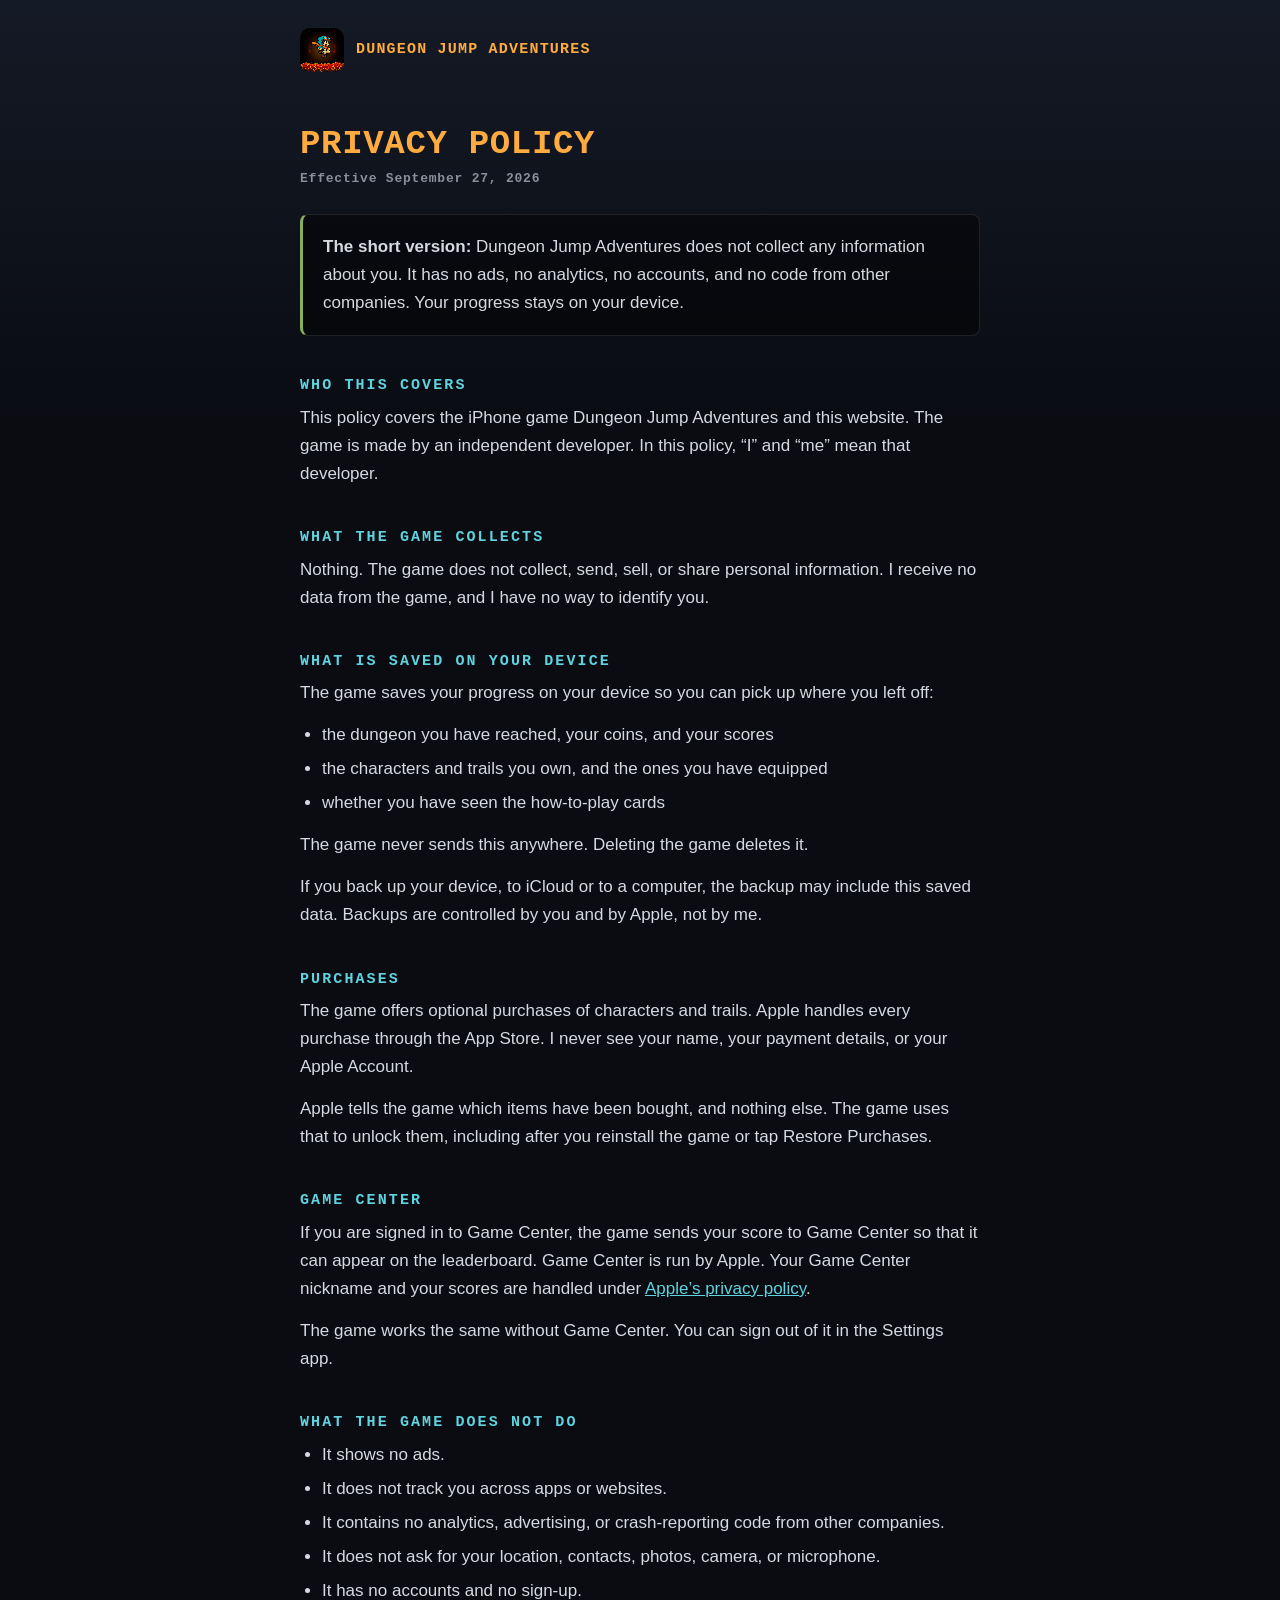
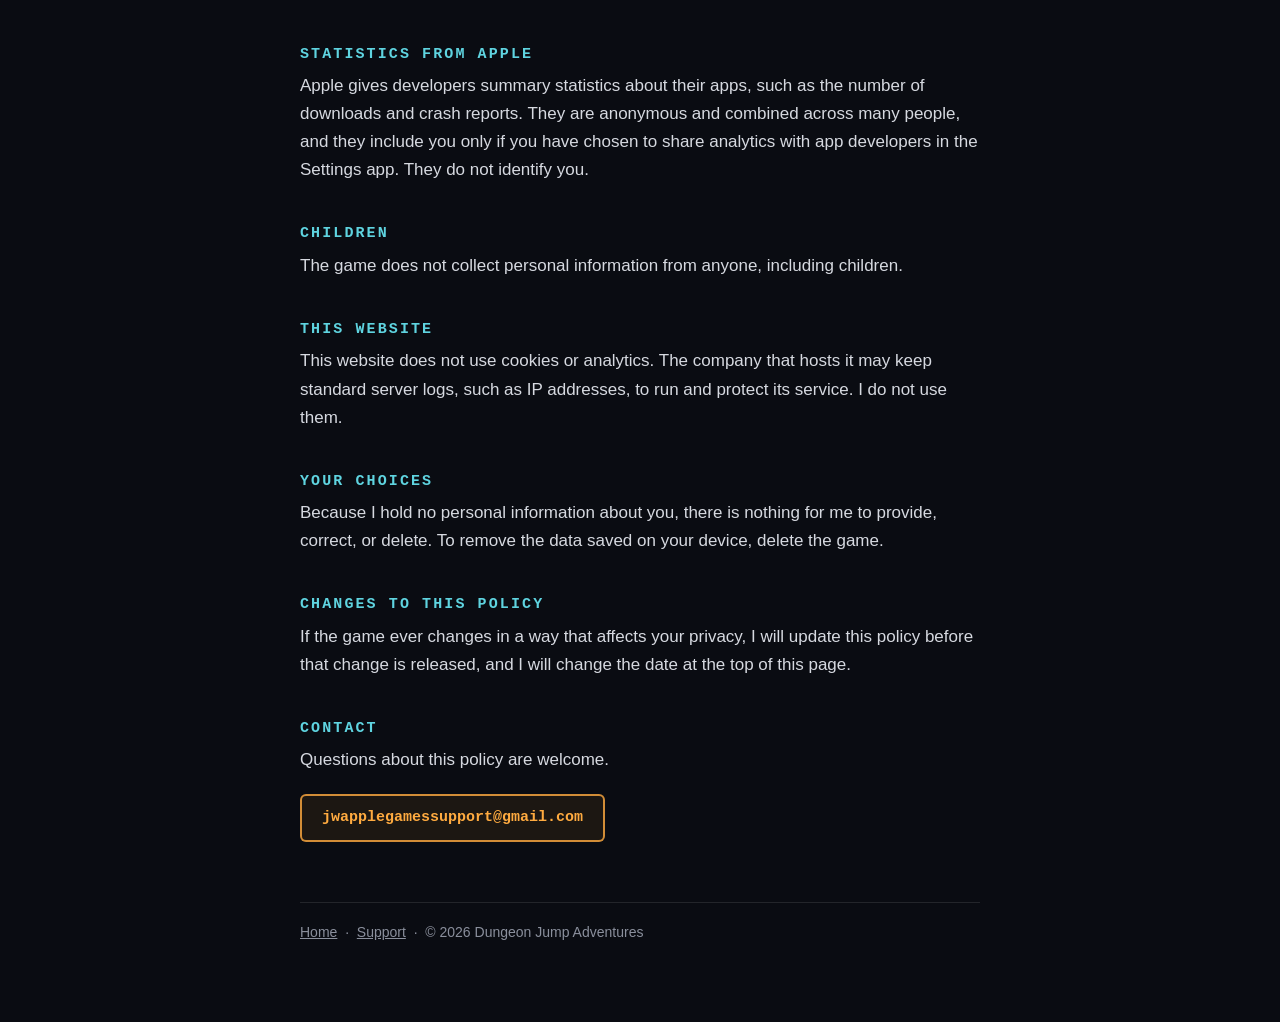
==== privacy/index.html @ 0e9a15b5 "Publish the support site for Dungeon Jump Adventures A landing page, the privacy policy and the supp" ====
<!DOCTYPE html>
<html lang="en">
<head>
<meta charset="utf-8">
<meta name="viewport" content="width=device-width, initial-scale=1">
<title>Privacy Policy — Dungeon Jump Adventures</title>
<meta name="description" content="Dungeon Jump Adventures does not collect any information about you.">
<link rel="icon" href="../icon.png">
<link rel="stylesheet" href="../style.css">
</head>
<body>
<header>
  <a class="brand" href="../"><img src="../icon.png" alt="">Dungeon Jump Adventures</a>
</header>
<main>
  <h1>Privacy policy</h1>
  <p class="date">Effective September 27, 2026</p>

  <div class="summary">
    <p><strong>The short version:</strong> Dungeon Jump Adventures does not collect any information about you. It has no ads, no analytics, no accounts, and no code from other companies. Your progress stays on your device.</p>
  </div>

  <h2>Who this covers</h2>
  <p>This policy covers the iPhone game Dungeon Jump Adventures and this website. The game is made by an independent developer. In this policy, &ldquo;I&rdquo; and &ldquo;me&rdquo; mean that developer.</p>

  <h2>What the game collects</h2>
  <p>Nothing. The game does not collect, send, sell, or share personal information. I receive no data from the game, and I have no way to identify you.</p>

  <h2>What is saved on your device</h2>
  <p>The game saves your progress on your device so you can pick up where you left off:</p>
  <ul>
    <li>the dungeon you have reached, your coins, and your scores</li>
    <li>the characters and trails you own, and the ones you have equipped</li>
    <li>whether you have seen the how-to-play cards</li>
  </ul>
  <p>The game never sends this anywhere. Deleting the game deletes it.</p>
  <p>If you back up your device, to iCloud or to a computer, the backup may include this saved data. Backups are controlled by you and by Apple, not by me.</p>

  <h2>Purchases</h2>
  <p>The game offers optional purchases of characters and trails. Apple handles every purchase through the App Store. I never see your name, your payment details, or your Apple Account.</p>
  <p>Apple tells the game which items have been bought, and nothing else. The game uses that to unlock them, including after you reinstall the game or tap Restore Purchases.</p>

  <h2>Game Center</h2>
  <p>If you are signed in to Game Center, the game sends your score to Game Center so that it can appear on the leaderboard. Game Center is run by Apple. Your Game Center nickname and your scores are handled under <a href="https://www.apple.com/legal/privacy/">Apple&rsquo;s privacy policy</a>.</p>
  <p>The game works the same without Game Center. You can sign out of it in the Settings app.</p>

  <h2>What the game does not do</h2>
  <ul>
    <li>It shows no ads.</li>
    <li>It does not track you across apps or websites.</li>
    <li>It contains no analytics, advertising, or crash-reporting code from other companies.</li>
    <li>It does not ask for your location, contacts, photos, camera, or microphone.</li>
    <li>It has no accounts and no sign-up.</li>
  </ul>

  <h2>Statistics from Apple</h2>
  <p>Apple gives developers summary statistics about their apps, such as the number of downloads and crash reports. They are anonymous and combined across many people, and they include you only if you have chosen to share analytics with app developers in the Settings app. They do not identify you.</p>

  <h2>Children</h2>
  <p>The game does not collect personal information from anyone, including children.</p>

  <h2>This website</h2>
  <p>This website does not use cookies or analytics. The company that hosts it may keep standard server logs, such as IP addresses, to run and protect its service. I do not use them.</p>

  <h2>Your choices</h2>
  <p>Because I hold no personal information about you, there is nothing for me to provide, correct, or delete. To remove the data saved on your device, delete the game.</p>

  <h2>Changes to this policy</h2>
  <p>If the game ever changes in a way that affects your privacy, I will update this policy before that change is released, and I will change the date at the top of this page.</p>

  <h2>Contact</h2>
  <p>Questions about this policy are welcome.</p>
  <p><a class="contact" href="mailto:jwapplegamessupport@gmail.com">jwapplegamessupport@gmail.com</a></p>
</main>
<footer>
  <p><a href="../">Home</a> &nbsp;&middot;&nbsp; <a href="../support/">Support</a> &nbsp;&middot;&nbsp; &copy; 2026 Dungeon Jump Adventures</p>
</footer>
</body>
</html>
---- style.css ----
/* Dungeon Jump Adventures — support site.
   No scripts, no fonts or images from other servers, no cookies. */

:root {
  --stone: #0a0c12;
  --panel: #141a26;
  --line: rgba(255, 255, 255, 0.1);
  --text: #d6d9e0;
  --muted: #8a8f9c;
  --amber: #ffab40;
  --teal: #5fd4e0;
  --moss: #86b05a;
  --mono: ui-monospace, "SF Mono", SFMono-Regular, Menlo, Consolas, monospace;
  --sans: -apple-system, BlinkMacSystemFont, "Segoe UI", Roboto, Helvetica, Arial, sans-serif;
}

* { box-sizing: border-box; }

html { background: var(--stone); }

body {
  margin: 0;
  padding: 0 20px 64px;
  background: linear-gradient(var(--panel), var(--stone) 420px) no-repeat var(--stone);
  color: var(--text);
  font: 17px/1.65 var(--sans);
  -webkit-text-size-adjust: 100%;
}

main, header, footer { max-width: 680px; margin: 0 auto; }

header { padding: 28px 0 8px; }

.brand {
  display: inline-flex;
  align-items: center;
  gap: 12px;
  color: var(--amber);
  font: 800 15px/1.2 var(--mono);
  letter-spacing: 0.08em;
  text-decoration: none;
  text-transform: uppercase;
}

.brand img { width: 44px; height: 44px; border-radius: 10px; image-rendering: pixelated; }

h1 {
  margin: 36px 0 6px;
  color: var(--amber);
  font: 900 34px/1.15 var(--mono);
  letter-spacing: 0.02em;
  text-transform: uppercase;
}

h2 {
  margin: 40px 0 8px;
  color: var(--teal);
  font: 800 15px/1.3 var(--mono);
  letter-spacing: 0.14em;
  text-transform: uppercase;
}

h3 { margin: 26px 0 4px; color: #fff; font: 700 17px/1.4 var(--sans); }

p, ul { margin: 0 0 14px; }
ul { padding-left: 22px; }
li { margin-bottom: 6px; }

a { color: var(--teal); }
a:hover { color: #fff; }

.date { color: var(--muted); font: 600 13px/1.4 var(--mono); letter-spacing: 0.06em; }

.summary {
  margin: 26px 0 8px;
  padding: 18px 20px;
  background: rgba(0, 0, 0, 0.45);
  border: 1px solid var(--line);
  border-left: 3px solid var(--moss);
  border-radius: 8px;
}

.summary p:last-child { margin-bottom: 0; }

.contact {
  display: inline-block;
  margin: 6px 0 4px;
  padding: 13px 20px;
  background: #1c1712;
  border: 2px solid rgba(255, 171, 64, 0.8);
  border-radius: 6px;
  color: var(--amber);
  font: 800 15px/1.2 var(--mono);
  text-decoration: none;
  overflow-wrap: anywhere;
}

.contact:hover { color: #fff; border-color: #fff; }

/* Landing page */
.hero { padding-top: 44px; text-align: center; }
.hero img { width: 148px; height: 148px; border-radius: 33px; image-rendering: pixelated; }
.hero h1 { margin-top: 26px; font-size: 38px; }
.hero .tagline { color: var(--muted); font: 700 14px/1.4 var(--mono); letter-spacing: 0.18em; text-transform: uppercase; }
.hero .pitch { max-width: 520px; margin: 22px auto 0; }
.soon { margin-top: 26px; color: var(--moss); font: 800 14px/1.4 var(--mono); letter-spacing: 0.1em; text-transform: uppercase; }

.links { display: flex; flex-wrap: wrap; gap: 12px; justify-content: center; margin-top: 30px; }
.links a {
  min-width: 190px;
  padding: 13px 20px;
  background: #101a1c;
  border: 2px solid rgba(95, 212, 224, 0.7);
  border-radius: 6px;
  color: var(--teal);
  font: 800 13px/1.2 var(--mono);
  letter-spacing: 0.08em;
  text-decoration: none;
  text-transform: uppercase;
}
.links a:hover { color: #fff; border-color: #fff; }

footer {
  margin-top: 56px;
  padding-top: 18px;
  border-top: 1px solid var(--line);
  color: var(--muted);
  font-size: 14px;
}

footer a { color: var(--muted); }

@media (max-width: 480px) {
  body { font-size: 16px; }
  h1 { font-size: 27px; }
  .hero h1 { font-size: 29px; }
}
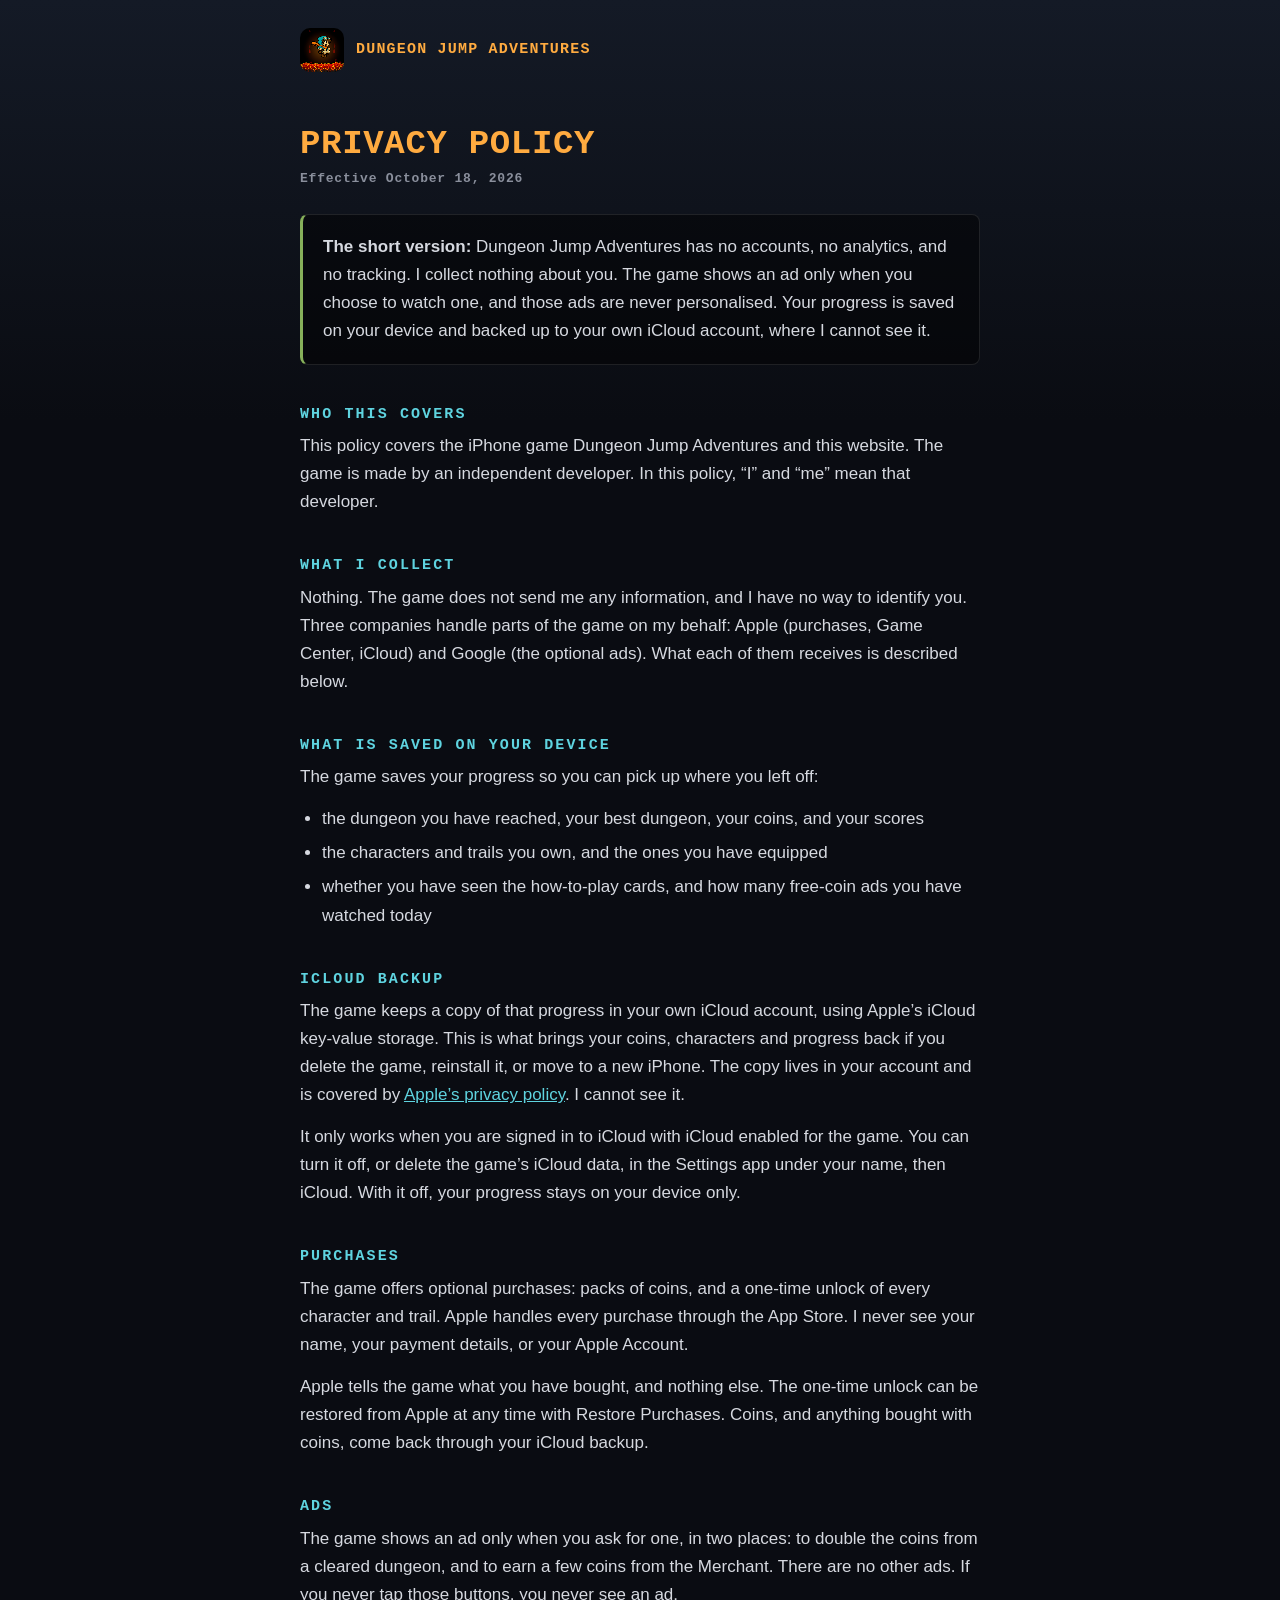
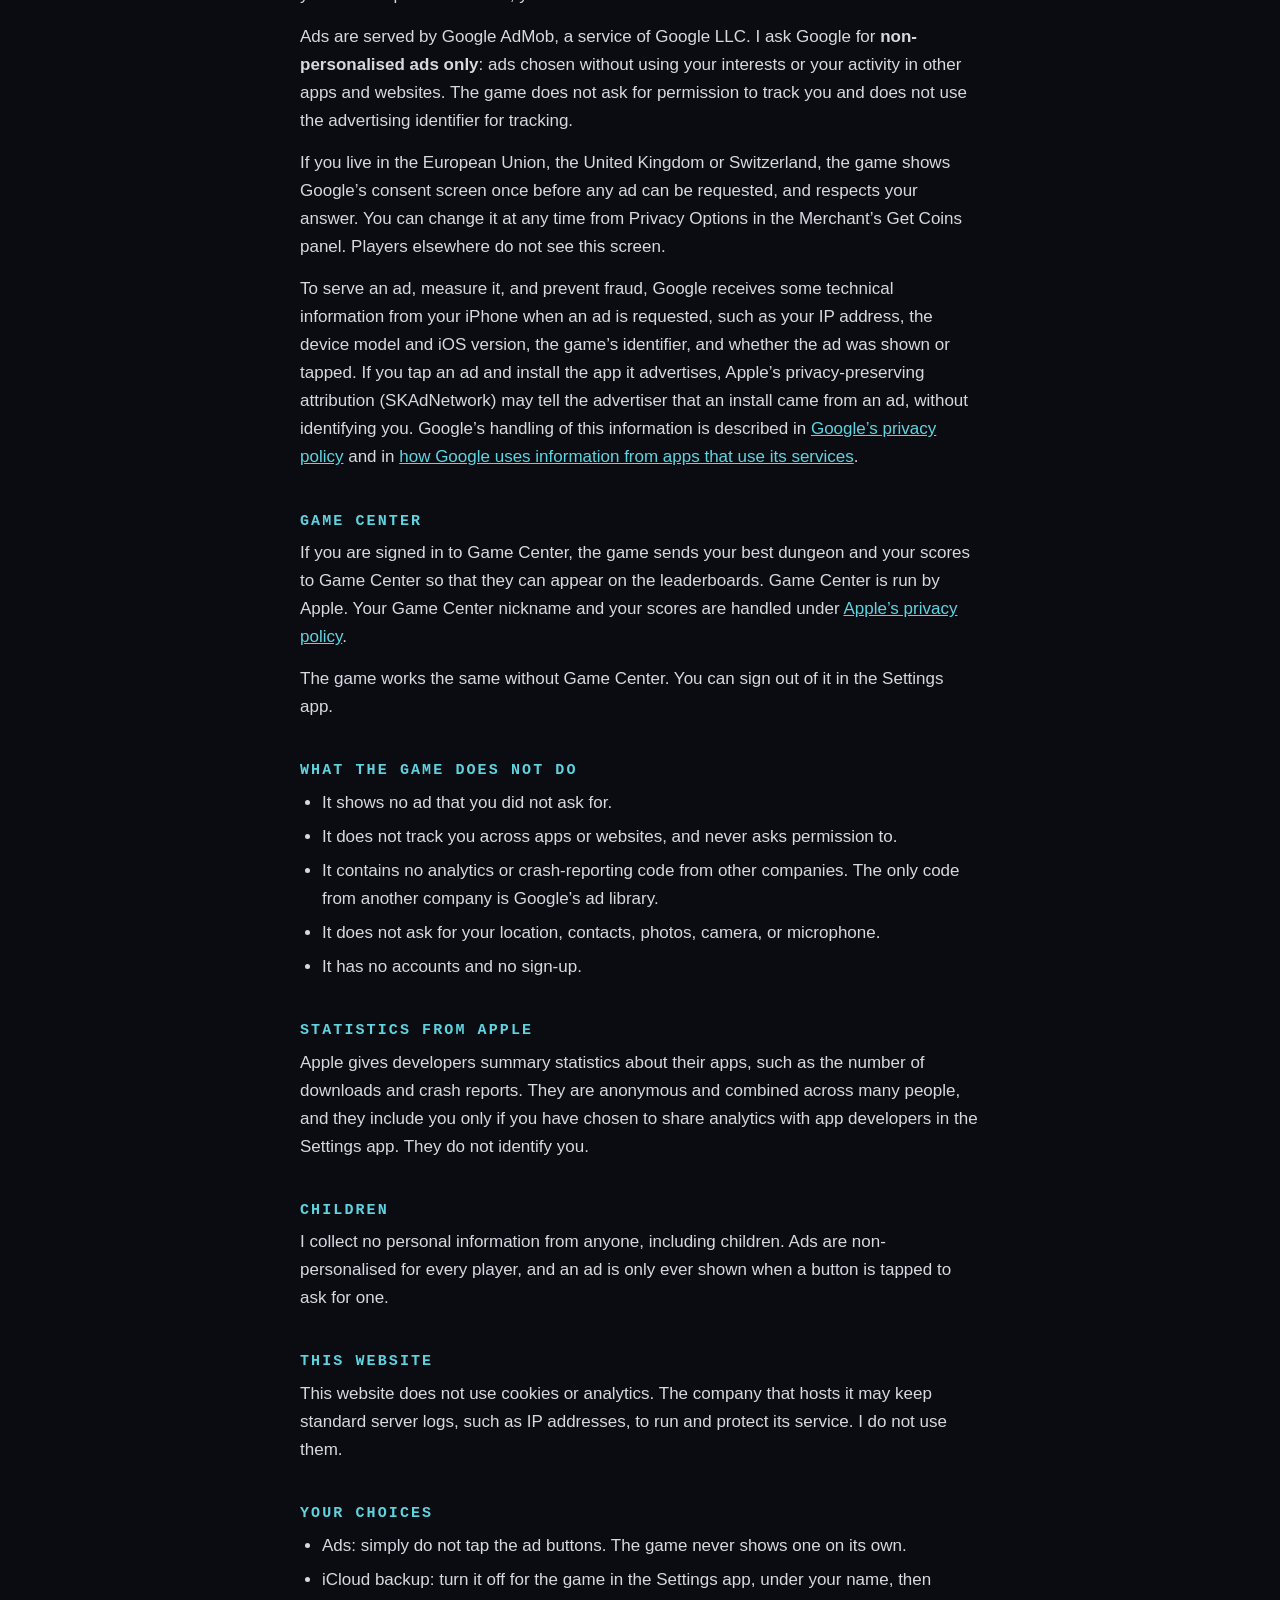
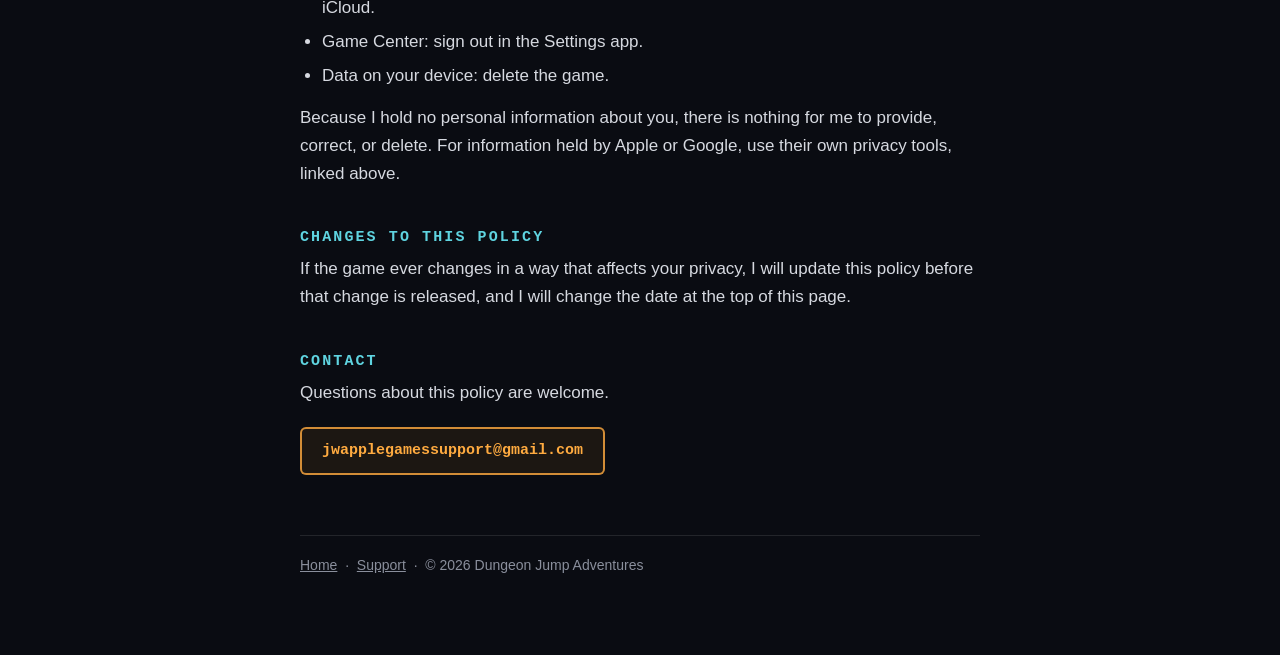
==== commit b8b03497: "Privacy policy and support page: optional ads, consent, iCloud backup" ====
--- a/privacy/index.html
+++ b/privacy/index.html
@@ -4,7 +4,7 @@
 <meta charset="utf-8">
 <meta name="viewport" content="width=device-width, initial-scale=1">
 <title>Privacy Policy — Dungeon Jump Adventures</title>
-<meta name="description" content="Dungeon Jump Adventures does not collect any information about you.">
+<meta name="description" content="Dungeon Jump Adventures has no accounts and no tracking. Ads are optional and never personalised. Your progress is backed up to your own iCloud.">
 <link rel="icon" href="../icon.png">
 <link rel="stylesheet" href="../style.css">
 </head>
@@ -14,41 +14,49 @@
 </header>
 <main>
   <h1>Privacy policy</h1>
-  <p class="date">Effective September 27, 2026</p>
+  <p class="date">Effective October 18, 2026</p>
 
   <div class="summary">
-    <p><strong>The short version:</strong> Dungeon Jump Adventures does not collect any information about you. It has no ads, no analytics, no accounts, and no code from other companies. Your progress stays on your device.</p>
+    <p><strong>The short version:</strong> Dungeon Jump Adventures has no accounts, no analytics, and no tracking. I collect nothing about you. The game shows an ad only when you choose to watch one, and those ads are never personalised. Your progress is saved on your device and backed up to your own iCloud account, where I cannot see it.</p>
   </div>
 
   <h2>Who this covers</h2>
   <p>This policy covers the iPhone game Dungeon Jump Adventures and this website. The game is made by an independent developer. In this policy, &ldquo;I&rdquo; and &ldquo;me&rdquo; mean that developer.</p>
 
-  <h2>What the game collects</h2>
-  <p>Nothing. The game does not collect, send, sell, or share personal information. I receive no data from the game, and I have no way to identify you.</p>
+  <h2>What I collect</h2>
+  <p>Nothing. The game does not send me any information, and I have no way to identify you. Three companies handle parts of the game on my behalf: Apple (purchases, Game Center, iCloud) and Google (the optional ads). What each of them receives is described below.</p>
 
   <h2>What is saved on your device</h2>
-  <p>The game saves your progress on your device so you can pick up where you left off:</p>
+  <p>The game saves your progress so you can pick up where you left off:</p>
   <ul>
-    <li>the dungeon you have reached, your coins, and your scores</li>
+    <li>the dungeon you have reached, your best dungeon, your coins, and your scores</li>
     <li>the characters and trails you own, and the ones you have equipped</li>
-    <li>whether you have seen the how-to-play cards</li>
+    <li>whether you have seen the how-to-play cards, and how many free-coin ads you have watched today</li>
   </ul>
-  <p>The game never sends this anywhere. Deleting the game deletes it.</p>
-  <p>If you back up your device, to iCloud or to a computer, the backup may include this saved data. Backups are controlled by you and by Apple, not by me.</p>
+
+  <h2>iCloud backup</h2>
+  <p>The game keeps a copy of that progress in your own iCloud account, using Apple&rsquo;s iCloud key-value storage. This is what brings your coins, characters and progress back if you delete the game, reinstall it, or move to a new iPhone. The copy lives in your account and is covered by <a href="https://www.apple.com/legal/privacy/">Apple&rsquo;s privacy policy</a>. I cannot see it.</p>
+  <p>It only works when you are signed in to iCloud with iCloud enabled for the game. You can turn it off, or delete the game&rsquo;s iCloud data, in the Settings app under your name, then iCloud. With it off, your progress stays on your device only.</p>
 
   <h2>Purchases</h2>
-  <p>The game offers optional purchases of characters and trails. Apple handles every purchase through the App Store. I never see your name, your payment details, or your Apple Account.</p>
-  <p>Apple tells the game which items have been bought, and nothing else. The game uses that to unlock them, including after you reinstall the game or tap Restore Purchases.</p>
+  <p>The game offers optional purchases: packs of coins, and a one-time unlock of every character and trail. Apple handles every purchase through the App Store. I never see your name, your payment details, or your Apple Account.</p>
+  <p>Apple tells the game what you have bought, and nothing else. The one-time unlock can be restored from Apple at any time with Restore Purchases. Coins, and anything bought with coins, come back through your iCloud backup.</p>
+
+  <h2>Ads</h2>
+  <p>The game shows an ad only when you ask for one, in two places: to double the coins from a cleared dungeon, and to earn a few coins from the Merchant. There are no other ads. If you never tap those buttons, you never see an ad.</p>
+  <p>Ads are served by Google AdMob, a service of Google LLC. I ask Google for <strong>non-personalised ads only</strong>: ads chosen without using your interests or your activity in other apps and websites. The game does not ask for permission to track you and does not use the advertising identifier for tracking.</p>
+  <p>If you live in the European Union, the United Kingdom or Switzerland, the game shows Google&rsquo;s consent screen once before any ad can be requested, and respects your answer. You can change it at any time from Privacy Options in the Merchant&rsquo;s Get Coins panel. Players elsewhere do not see this screen.</p>
+  <p>To serve an ad, measure it, and prevent fraud, Google receives some technical information from your iPhone when an ad is requested, such as your IP address, the device model and iOS version, the game&rsquo;s identifier, and whether the ad was shown or tapped. If you tap an ad and install the app it advertises, Apple&rsquo;s privacy-preserving attribution (SKAdNetwork) may tell the advertiser that an install came from an ad, without identifying you. Google&rsquo;s handling of this information is described in <a href="https://policies.google.com/privacy">Google&rsquo;s privacy policy</a> and in <a href="https://policies.google.com/technologies/partner-sites">how Google uses information from apps that use its services</a>.</p>
 
   <h2>Game Center</h2>
-  <p>If you are signed in to Game Center, the game sends your score to Game Center so that it can appear on the leaderboard. Game Center is run by Apple. Your Game Center nickname and your scores are handled under <a href="https://www.apple.com/legal/privacy/">Apple&rsquo;s privacy policy</a>.</p>
+  <p>If you are signed in to Game Center, the game sends your best dungeon and your scores to Game Center so that they can appear on the leaderboards. Game Center is run by Apple. Your Game Center nickname and your scores are handled under <a href="https://www.apple.com/legal/privacy/">Apple&rsquo;s privacy policy</a>.</p>
   <p>The game works the same without Game Center. You can sign out of it in the Settings app.</p>
 
   <h2>What the game does not do</h2>
   <ul>
-    <li>It shows no ads.</li>
-    <li>It does not track you across apps or websites.</li>
-    <li>It contains no analytics, advertising, or crash-reporting code from other companies.</li>
+    <li>It shows no ad that you did not ask for.</li>
+    <li>It does not track you across apps or websites, and never asks permission to.</li>
+    <li>It contains no analytics or crash-reporting code from other companies. The only code from another company is Google&rsquo;s ad library.</li>
     <li>It does not ask for your location, contacts, photos, camera, or microphone.</li>
     <li>It has no accounts and no sign-up.</li>
   </ul>
@@ -57,13 +65,19 @@
   <p>Apple gives developers summary statistics about their apps, such as the number of downloads and crash reports. They are anonymous and combined across many people, and they include you only if you have chosen to share analytics with app developers in the Settings app. They do not identify you.</p>
 
   <h2>Children</h2>
-  <p>The game does not collect personal information from anyone, including children.</p>
+  <p>I collect no personal information from anyone, including children. Ads are non-personalised for every player, and an ad is only ever shown when a button is tapped to ask for one.</p>
 
   <h2>This website</h2>
   <p>This website does not use cookies or analytics. The company that hosts it may keep standard server logs, such as IP addresses, to run and protect its service. I do not use them.</p>
 
   <h2>Your choices</h2>
-  <p>Because I hold no personal information about you, there is nothing for me to provide, correct, or delete. To remove the data saved on your device, delete the game.</p>
+  <ul>
+    <li>Ads: simply do not tap the ad buttons. The game never shows one on its own.</li>
+    <li>iCloud backup: turn it off for the game in the Settings app, under your name, then iCloud.</li>
+    <li>Game Center: sign out in the Settings app.</li>
+    <li>Data on your device: delete the game.</li>
+  </ul>
+  <p>Because I hold no personal information about you, there is nothing for me to provide, correct, or delete. For information held by Apple or Google, use their own privacy tools, linked above.</p>
 
   <h2>Changes to this policy</h2>
   <p>If the game ever changes in a way that affects your privacy, I will update this policy before that change is released, and I will change the date at the top of this page.</p>
